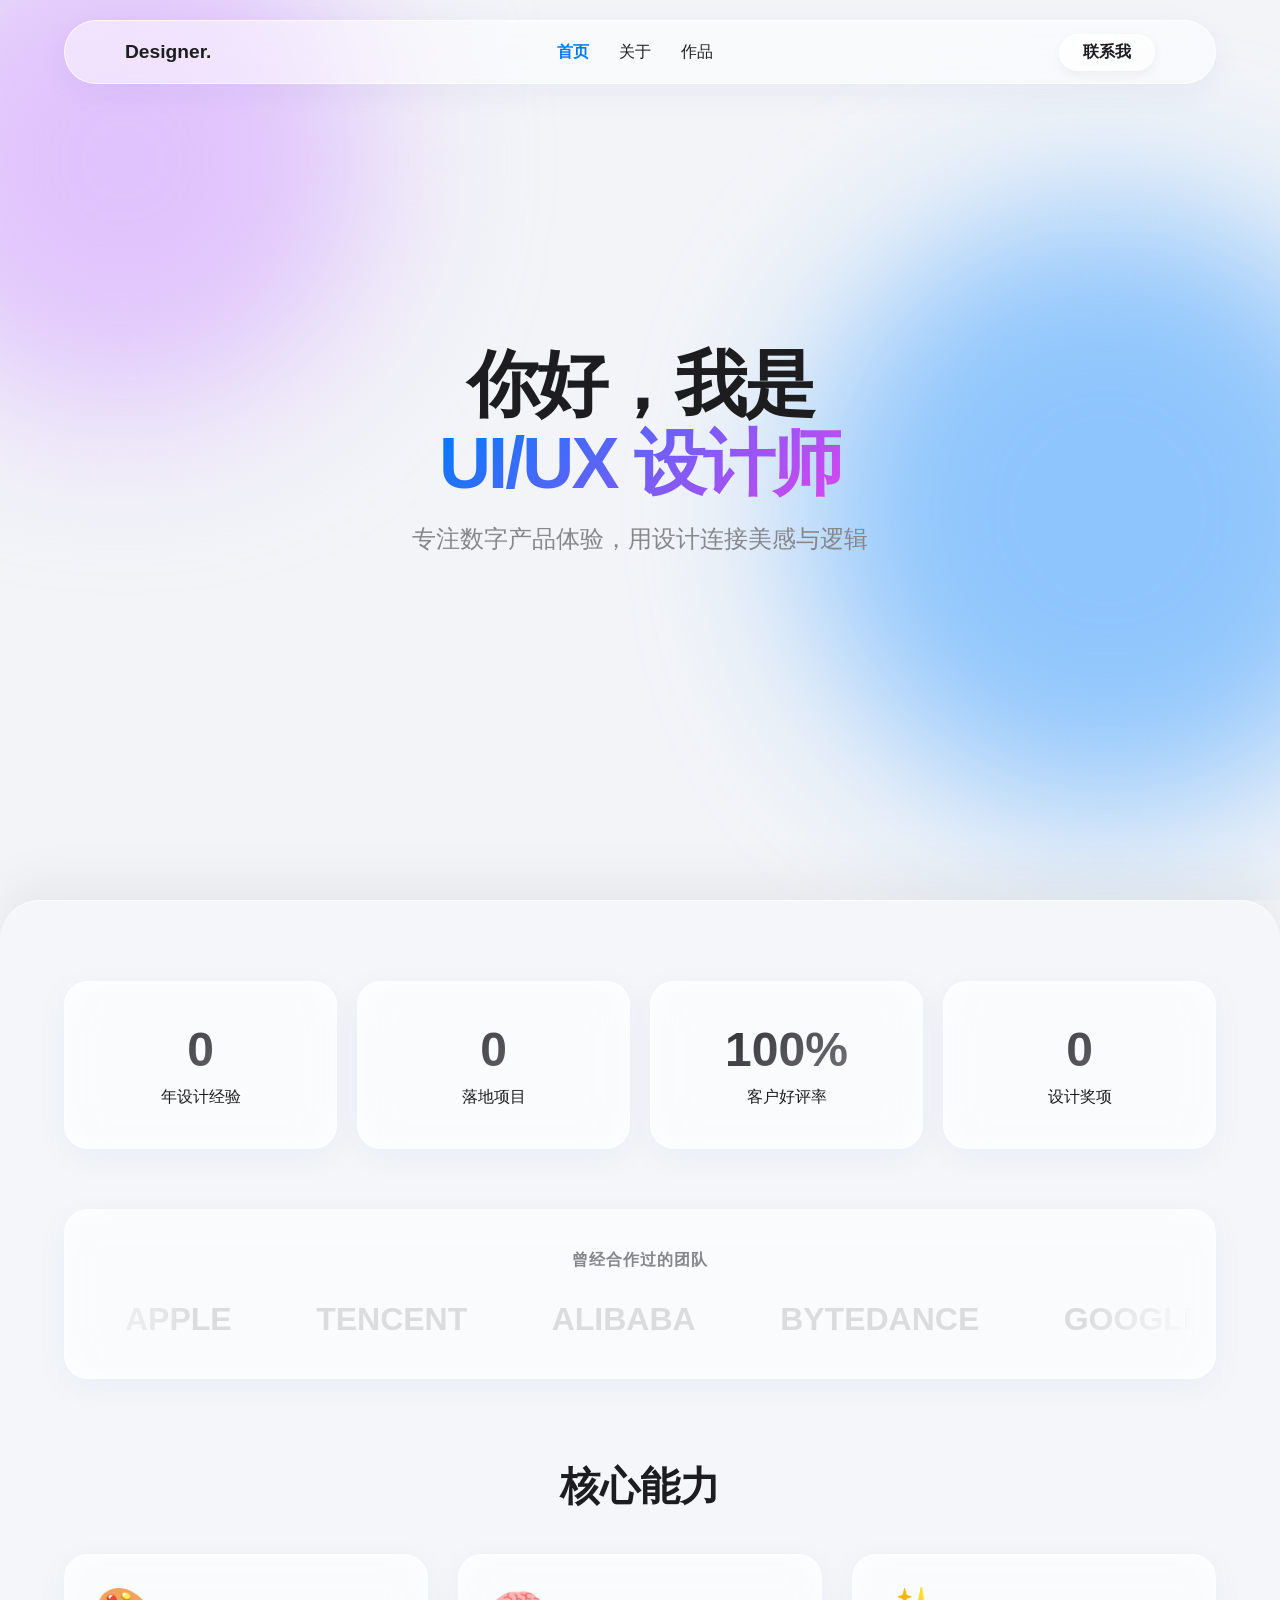
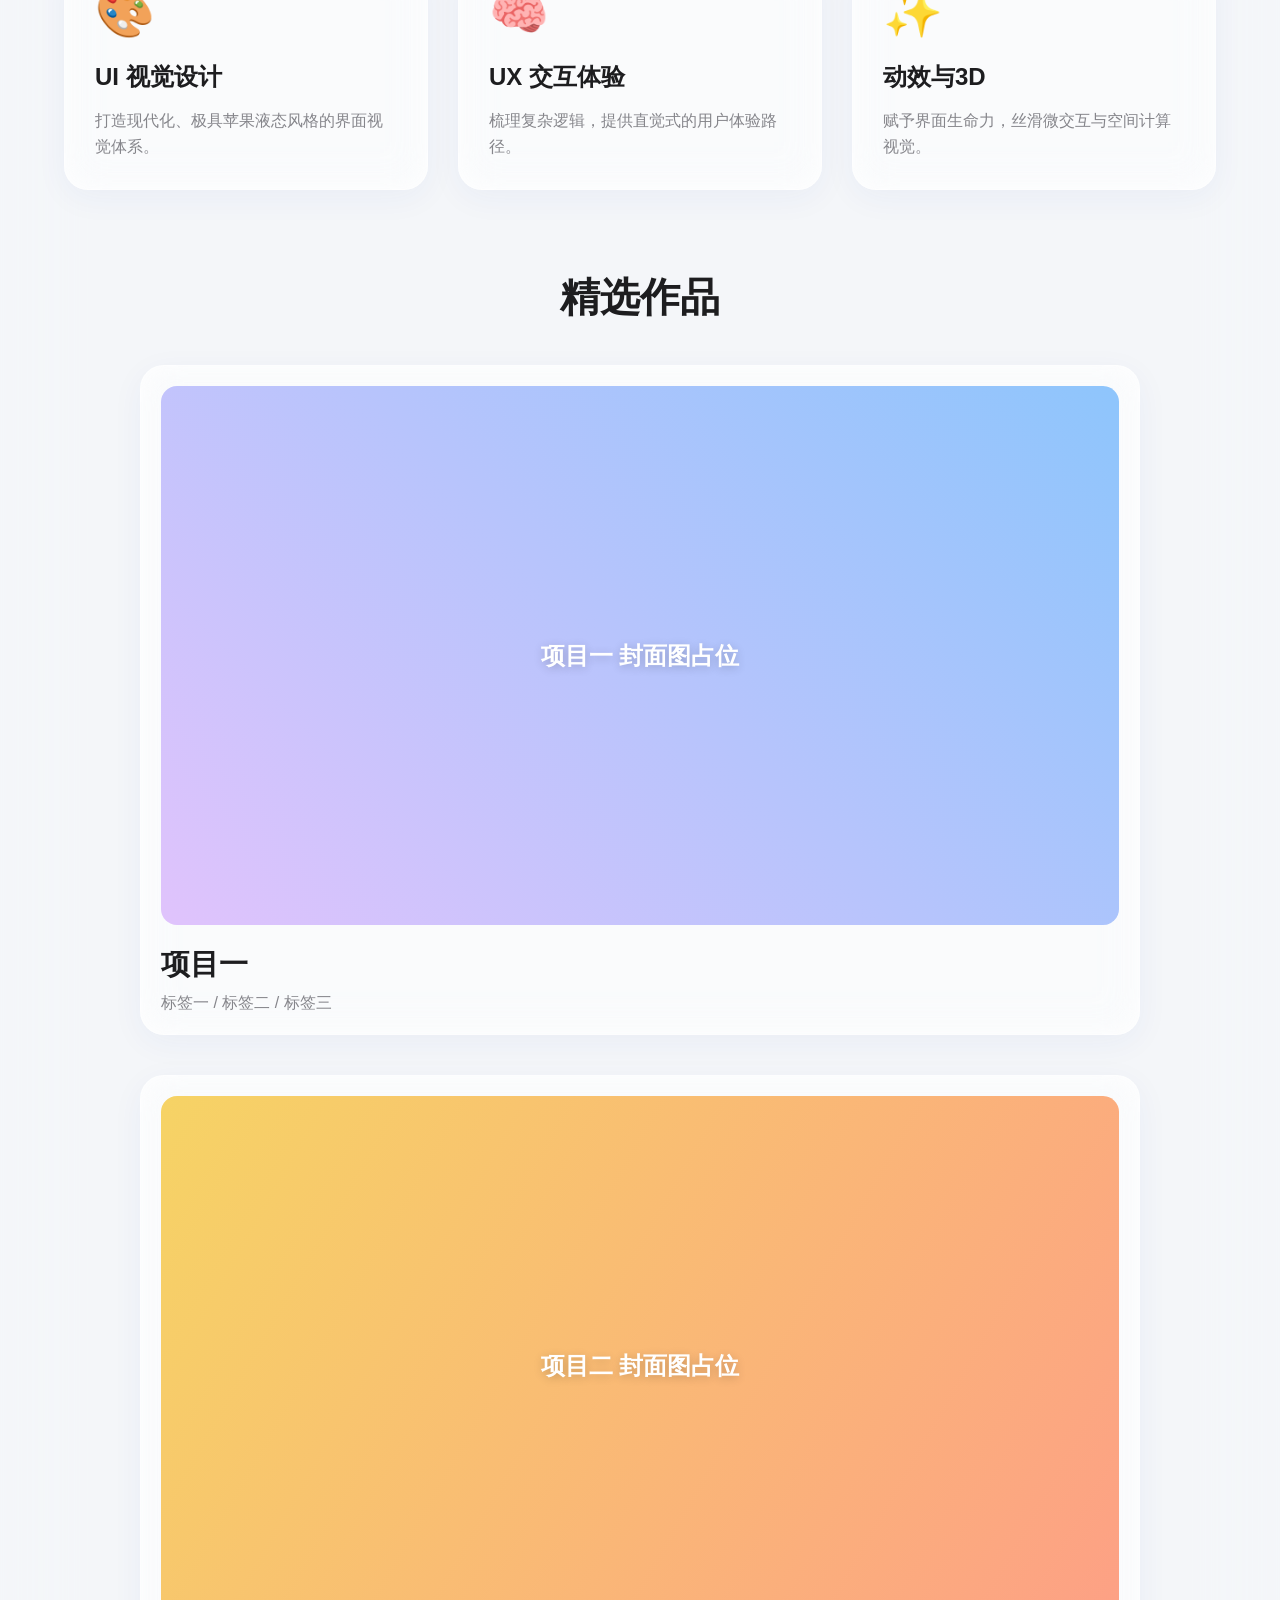
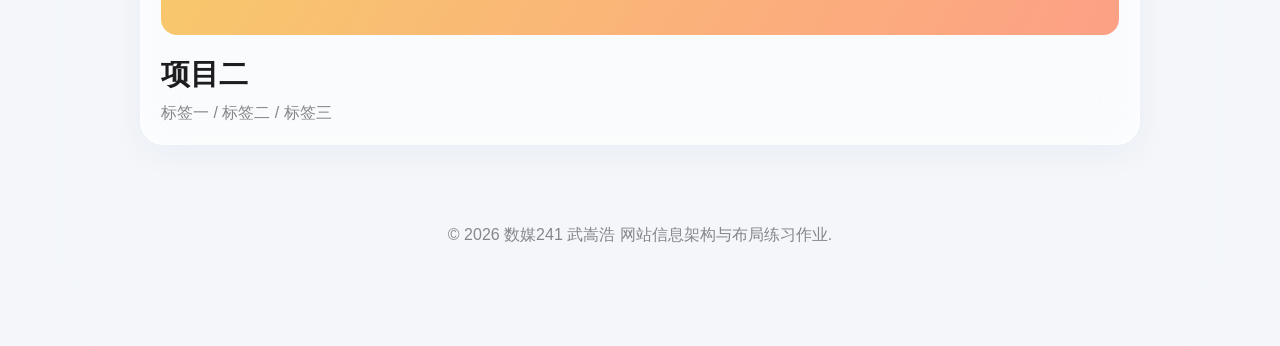
==== index.html @ 0c251523 "Add files via upload" ====
﻿<!DOCTYPE html>
<html lang="zh-CN">
<head>
    <meta charset="UTF-8">
    <meta name="viewport" content="width=device-width, initial-scale=1.0">
    <title>首页 - 个人介绍</title>
    <link rel="stylesheet" href="style.css">
</head>
<body>

    <!-- 动态背景渐变色块（用于衬托玻璃质感） -->
    <div class="bg-blobs">
        <div class="blob blob-1"></div>
        <div class="blob blob-2"></div>
    </div>

    <!-- 顶部导航栏 -->
    <nav class="glass-nav" id="mainNav">
        <!-- 正常展开时的内容 -->
        <div class="nav-content">
            <div class="logo">Designer.</div>
            <ul class="nav-links">
                <li><a href="index.html" class="active">首页</a></li>
                <li><a href="about.html">关于</a></li>
                <li><a href="portfolio.html">作品</a></li>
            </ul>
            <a href="contact.html" class="btn-contact">联系我</a>
        </div>
        <!-- 缩小后的回到顶部箭头 (默认隐藏) -->
        <div class="nav-arrow">
            <svg width="24" height="24" viewBox="0 0 24 24" fill="none" stroke="currentColor" stroke-width="2.5" stroke-linecap="round" stroke-linejoin="round">
                <path d="M12 19V5M5 12l7-7 7 7" />
            </svg>
        </div>
    </nav>

    <!-- 首屏区域（固定在底部，等待被上方内容遮盖） -->
    <section class="hero-sticky">
        <div class="hero-content">
            <h1>你好，我是<br><span class="gradient-text">UI/UX 设计师</span></h1>
            <p>专注数字产品体验，用设计连接美感与逻辑</p>
            <div class="scroll-indicator">
                <span>滑动探索</span>
                <div class="mouse"></div>
            </div>
        </div>
    </section>

    <!-- 下方滑动内容区（带有强毛玻璃效果，像幕布一样滑上去覆盖首屏） -->
    <main class="content-reveal">

        <!-- 1. 关键数据 (便当盒布局) - 移到了上方 -->
        <section class="bento-metrics">
            <div class="glass-card bento-item">
                <h3>0</h3>
                <p>年设计经验</p>
            </div>
            <div class="glass-card bento-item">
                <h3>0</h3>
                <p>落地项目</p>
            </div>
            <div class="glass-card bento-item">
                <h3>100%</h3>
                <p>客户好评率</p>
            </div>
            <div class="glass-card bento-item">
                <h3>0</h3>
                <p>设计奖项</p>
            </div>
        </section>

        <!-- 2. 合作方Logo无缝滚动 - 移到了下方，并加了玻璃框 -->
        <section class="logos-section">
            <div class="glass-card logos-box">
                <p class="section-subtitle">曾经合作过的团队</p>
                <div class="marquee-container">
                    <div class="marquee-content">
                        <!-- 占位Logo，使用纯文字模拟 -->
                        <div class="logo-item">Apple</div>
                        <div class="logo-item">Tencent</div>
                        <div class="logo-item">Alibaba</div>
                        <div class="logo-item">ByteDance</div>
                        <div class="logo-item">Google</div>
                        <!-- 复制一份用于无缝循环 -->
                        <div class="logo-item">Apple</div>
                        <div class="logo-item">Tencent</div>
                        <div class="logo-item">Alibaba</div>
                        <div class="logo-item">ByteDance</div>
                        <div class="logo-item">Google</div>
                    </div>
                </div>
            </div>
        </section>

        <!-- 核心能力 (保持不变) -->
        <section class="capabilities">
            <h2 class="section-title">核心能力</h2>
            <div class="cards-grid">
                <div class="glass-card">
                    <div class="icon-placeholder">🎨</div>
                    <h3>UI 视觉设计</h3>
                    <p>打造现代化、极具苹果液态风格的界面视觉体系。</p>
                </div>
                <div class="glass-card">
                    <div class="icon-placeholder">🧠</div>
                    <h3>UX 交互体验</h3>
                    <p>梳理复杂逻辑，提供直觉式的用户体验路径。</p>
                </div>
                <div class="glass-card">
                    <div class="icon-placeholder">✨</div>
                    <h3>动效与3D</h3>
                    <p>赋予界面生命力，丝滑微交互与空间计算视觉。</p>
                </div>
            </div>
        </section>

        <!-- 精选作品 (保持不变) -->
        <section class="featured-works">
            <h2 class="section-title">精选作品</h2>
            <div class="works-grid">
                <!-- 作品1 -->
                <div class="glass-card work-card">
                    <div class="work-image" style="background: linear-gradient(45deg, #e0c3fc 0%, #8ec5fc 100%);">
                        <span class="img-placeholder-text">项目一 封面图占位</span>
                    </div>
                    <div class="work-info">
                        <h3>项目一</h3>
                        <p>标签一 / 标签二 / 标签三</p>
                    </div>
                </div>
                <!-- 作品2 -->
                <div class="glass-card work-card">
                    <div class="work-image" style="background: linear-gradient(120deg, #f6d365 0%, #fda085 100%);">
                        <span class="img-placeholder-text">项目二 封面图占位</span>
                    </div>
                    <div class="work-info">
                        <h3>项目二</h3>
                        <p>标签一 / 标签二 / 标签三</p>
                    </div>
                </div>
            </div>
        </section>

        <!-- 底部 -->
        <footer>
            <p>© 2026 数媒241 武嵩浩 网站信息架构与布局练习作业.</p>
        </footer>
    </main>

    <!-- 引入外部全局交互脚本 -->
    <script src="main.js"></script>
</body>
</html>
---- style.css ----
/* =========================================
   �������������� (ǳɫҺ̬��������)
   ========================================= */
:root {
    --bg-color: #f2f4f8;
    --text-main: #1d1d1f; /* ����ƻ�������ɫ */
    --text-muted: #86868b;
    --glass-bg: rgba(255, 255, 255, 0.45);
    --glass-border: rgba(255, 255, 255, 0.7);
    --glass-shadow: 0 8px 32px 0 rgba(31, 38, 135, 0.05);
    --glass-inner-shadow: inset 0 0 20px rgba(255, 255, 255, 0.8);
}

* {
    margin: 0;
    padding: 0;
    box-sizing: border-box;
    font-family: -apple-system, BlinkMacSystemFont, "Segoe UI", Roboto, Helvetica, Arial, sans-serif;
}

body {
    background-color: var(--bg-color);
    color: var(--text-main);
    overflow-x: hidden;
}

/* =========================================
   �����ⱳ�� (�ò����ʸи����ԵĲ�ɫ������)
   ========================================= */
.bg-blobs {
    position: fixed;
    top: 0;
    left: 0;
    width: 100vw;
    height: 100vh;
    z-index: -1;
    overflow: hidden;
    pointer-events: none;
}

.blob {
    position: absolute;
    filter: blur(80px);
    border-radius: 50%;
    animation: float 15s ease-in-out infinite alternate;
}

.blob-1 {
    width: 500px;
    height: 500px;
    background: #e0c3fc; /* ǳ�� */
    top: -10%;
    left: -10%;
}

.blob-2 {
    width: 600px;
    height: 600px;
    background: #8ec5fc; /* ǳ�� */
    bottom: 10%;
    right: -10%;
    animation-delay: -5s;
}

@keyframes float {
    0% {
        transform: translate(0, 0) scale(1);
    }

    100% {
        transform: translate(100px, 50px) scale(1.2);
    }
}

/* =========================================
   Һ̬����ͨ����
   ========================================= */
.glass-card {
    background: var(--glass-bg);
    backdrop-filter: blur(20px);
    -webkit-backdrop-filter: blur(20px);
    border: 1px solid var(--glass-border);
    box-shadow: var(--glass-shadow), var(--glass-inner-shadow);
    border-radius: 24px;
    padding: 30px;
    transition: transform 0.4s cubic-bezier(0.16, 1, 0.3, 1), box-shadow 0.4s ease;
}

    .glass-card:hover {
        transform: translateY(-5px);
        box-shadow: 0 15px 40px rgba(0, 0, 0, 0.08), var(--glass-inner-shadow);
    }

/* =========================================
   ������
   ========================================= */
.glass-nav {
    position: fixed;
    top: 20px;
    left: 50%;
    transform: translateX(-50%);
    width: 90%;
    max-width: 1200px;
    height: 64px;
    display: flex;
    justify-content: space-between;
    align-items: center;
    padding: 0 30px;
    background: rgba(255, 255, 255, 0.5);
    backdrop-filter: blur(24px);
    -webkit-backdrop-filter: blur(24px);
    border: 1px solid var(--glass-border);
    border-radius: 32px; /* ������״ */
    box-shadow: var(--glass-shadow);
    z-index: 100;
}

.logo {
    font-weight: 700;
    font-size: 1.2rem;
}

.nav-links {
    display: flex;
    gap: 30px;
    list-style: none;
}

    .nav-links a {
        text-decoration: none;
        color: var(--text-main);
        font-weight: 500;
        transition: color 0.3s;
    }

        .nav-links a:hover {
            color: #007aff;
        }

.btn-contact {
    background: linear-gradient(135deg, rgba(255,255,255,0.9), rgba(255,255,255,0.6));
    padding: 8px 24px;
    border-radius: 20px;
    text-decoration: none;
    color: var(--text-main);
    font-weight: 600;
    box-shadow: inset 0 2px 4px rgba(255,255,255,1), 0 4px 12px rgba(0,0,0,0.05);
}

/* =========================================
   ������Ч�������̶� & Ļ�������ڸ�
   ========================================= */
.hero-sticky {
    position: sticky;
    top: 0;
    height: 100vh;
    display: flex;
    justify-content: center;
    align-items: center;
    text-align: center;
    z-index: 1; /* ���ڵײ� */
}

.hero-content h1 {
    font-size: 4.5rem;
    line-height: 1.1;
    letter-spacing: -0.04em;
    margin-bottom: 20px;
}

.gradient-text {
    background: linear-gradient(90deg, #ff9a9e 0%, #fecfef 99%, #fecfef 100%);
    background: linear-gradient(135deg, #007aff, #d946ef);
    -webkit-background-clip: text;
    -webkit-text-fill-color: transparent;
}

.hero-content p {
    font-size: 1.5rem;
    color: var(--text-muted);
}

.scroll-indicator {
    position: absolute;
    bottom: 40px;
    left: 50%;
    transform: translateX(-50%);
    display: flex;
    flex-direction: column;
    align-items: center;
    gap: 10px;
    color: var(--text-muted);
    font-size: 0.9rem;
}

/* ����ǻ�������������Ļ�� */
.content-reveal {
    position: relative;
    z-index: 2; /* ��ס���� */
    background: rgba(245, 247, 250, 0.75); /* ��͸����ɫ */
    backdrop-filter: blur(40px); /* ��ǿ��ë������ģ�������µ����� */
    -webkit-backdrop-filter: blur(40px);
    border-top: 1px solid var(--glass-border);
    box-shadow: 0 -20px 50px rgba(0, 0, 0, 0.05);
    border-radius: 40px 40px 0 0; /* ����Բ�� */
    padding: 80px 5% 100px;
    min-height: 100vh;
}

/* =========================================
   �������Ű�
   ========================================= */
.section-title {
    text-align: center;
    font-size: 2.5rem;
    margin: 60px 0 40px;
    font-weight: 700;
}

.section-subtitle {
    text-align: center;
    color: var(--text-muted);
    margin-bottom: 30px;
    font-weight: 600;
    letter-spacing: 1px;
}

/* �㵱������ (�������Ϸ�) */
.bento-metrics {
    display: grid;
    grid-template-columns: repeat(4, 1fr);
    gap: 20px;
    max-width: 1200px;
    margin: 0 auto 60px; /* �ײ�������Сһ�� */
}

.bento-item {
    text-align: center;
    padding: 40px 20px;
}

    .bento-item h3 {
        font-size: 3rem;
        margin-bottom: 10px;
        background: linear-gradient(135deg, #1d1d1f, #86868b);
        -webkit-background-clip: text;
        -webkit-text-fill-color: transparent;
    }

/* �������޷�����Ӳ����� (�������·�) */
.logos-section {
    max-width: 1200px;
    margin: 0 auto 80px;
}

.logos-box {
    padding: 40px 20px; /* �������������ڱ߾� */
    /* ȡ��hover�ϸ�Ч����������Ϊһ���̶���չʾ�� */
    transform: none !important;
    box-shadow: var(--glass-shadow), var(--glass-inner-shadow) !important;
}

.marquee-container {
    overflow: hidden;
    white-space: nowrap;
    /* ��Ե�������� */
    -webkit-mask-image: linear-gradient(to right, transparent, black 10%, black 90%, transparent);
    mask-image: linear-gradient(to right, transparent, black 10%, black 90%, transparent);
}

.marquee-content {
    display: inline-block;
    animation: marquee 15s linear infinite;
}

.logo-item {
    display: inline-block;
    font-size: 2rem;
    font-weight: 800;
    color: rgba(0,0,0,0.12); /* ǳɫˮӡЧ�� */
    margin: 0 40px;
    text-transform: uppercase;
}

@keyframes marquee {
    0% {
        transform: translateX(0);
    }

    100% {
        transform: translateX(-50%);
    }
}
/* ����������Ƭ */
.cards-grid {
    display: grid;
    grid-template-columns: repeat(3, 1fr);
    gap: 30px;
    max-width: 1200px;
    margin: 0 auto 80px;
}

.icon-placeholder {
    font-size: 3rem;
    margin-bottom: 20px;
}

.cards-grid h3 {
    margin-bottom: 15px;
    font-size: 1.5rem;
}

.cards-grid p {
    color: var(--text-muted);
    line-height: 1.6;
}

/* =========================================
   ��Ʒռλ (����Ӧ 16:9)
   ========================================= */
.works-grid {
    display: grid;
    grid-template-columns: 1fr; /* ÿ����Ʒ��ռһ�� */
    gap: 40px;
    max-width: 1000px; /* ���������ȣ�������������ù��� */
    width: 100%; /* ȷ����խ��Ļ�����ֻ���������Ӧ���� */
    margin: 0 auto;
}

.work-card {
    padding: 20px;
    cursor: pointer;
}

.work-image {
    width: 100%;
    height: auto; /* ȥ��֮ǰ�Ĺ̶��߶� */
    aspect-ratio: 16 / 9; /* ����ħ����ǿ�Ʊ��� 16:9 ������ */
    border-radius: 16px;
    display: flex;
    align-items: center;
    justify-content: center;
    margin-bottom: 20px;
    overflow: hidden; /* ��֤Һ̬����Բ�Ǳ�Ե�ɾ� */
    position: relative; /* Ϊ֮�����ʵͼƬ��׼�� */
}

    /* ��ǰΪ��д��δ���滻��ʵͼƬ����ʽ */
    .work-image img {
        width: 100%;
        height: 100%;
        object-fit: cover; /* ��֤ͼƬ�ȱ�������������������������� */
        position: absolute;
        top: 0;
        left: 0;
        z-index: 1; /* ͼ��˳����� */
    }

/* ռλ������ʽ���������ϲ� */
.img-placeholder-text {
    color: white;
    font-size: 1.5rem;
    font-weight: bold;
    text-shadow: 0 2px 10px rgba(0,0,0,0.2);
    z-index: 2;
}

.work-info h3 {
    font-size: 1.8rem;
    margin-bottom: 8px;
}

.work-info p {
    color: var(--text-muted);
}

/* �ײ� */
footer {
    text-align: center;
    padding-top: 80px;
    color: var(--text-muted);
}
/* =========================================
   ������ҳ�� (About Page) ר����ʽ
   ========================================= */

/* ������ҳ�涥�������������Ŀռ� */
.about-page {
    padding-top: 120px;
    padding-bottom: 50px;
    max-width: 1200px;
    margin: 0 auto;
    padding-left: 5%;
    padding-right: 5%;
}

.about-header {
    margin-bottom: 60px;
}

/* --- ģ�� 1: ���˼���Ű� --- */
.profile-layout {
    display: grid;
    grid-template-columns: 1fr 1.5fr; /* ��ͼ���ı��� */
    gap: 60px;
    align-items: center;
    margin-bottom: 100px;
}

.profile-image {
    width: 100%;
    aspect-ratio: 4 / 5; /* ������Ƭ������� */
    display: flex;
    align-items: center;
    justify-content: center;
    text-align: center;
    background: linear-gradient(135deg, rgba(255,255,255,0.6), rgba(255,255,255,0.1));
    overflow: hidden;
}

.profile-text h2 {
    font-size: 2.5rem;
    margin-bottom: 20px;
    background: linear-gradient(135deg, #1d1d1f, #555);
    -webkit-background-clip: text;
    -webkit-text-fill-color: transparent;
}

.profile-text p {
    font-size: 1.1rem;
    line-height: 1.8;
    color: var(--text-muted);
    margin-bottom: 20px;
}

/* ���ذ�ť�ر���ʽ */
.btn-download {
    display: inline-block;
    margin-top: 20px;
    padding: 15px 30px;
    text-decoration: none;
    color: var(--text-main);
    font-weight: 600;
    border-radius: 30px;
}

    .btn-download:hover {
        background: rgba(255, 255, 255, 0.8);
    }

/* --- ģ�� 2: ���߻��� --- */
.about-tools {
    text-align: center;
    margin-bottom: 100px;
}

.tools-container {
    display: flex;
    flex-wrap: wrap;
    justify-content: center;
    gap: 20px;
    max-width: 800px;
    margin: 0 auto;
}

.tool-pill {
    padding: 12px 24px;
    border-radius: 50px; /* ����״���� */
    font-weight: 600;
    font-size: 1.1rem;
    cursor: default;
    /* �û�����΢�ȱ�����һ�� */
    background: rgba(255, 255, 255, 0.6);
}

/* --- ģ�� 3: ʱ���� (��������) --- */
.about-experience {
    margin-bottom: 100px;
}

.timeline {
    position: relative;
    max-width: 800px;
    margin: 0 auto;
}

    /* �ᴩʱ����Ĳ����� */
    .timeline::before {
        content: '';
        position: absolute;
        top: 0;
        left: 24px; /* �ߵ�λ�� */
        width: 2px;
        height: 100%;
        background: linear-gradient(to bottom, rgba(255,255,255,0.8), rgba(255,255,255,0.1));
        box-shadow: 0 0 10px rgba(255,255,255,0.5);
    }

.timeline-item {
    position: relative;
    padding-left: 80px; /* ���ߺͽڵ������ռ� */
    margin-bottom: 40px;
}

/* ����Ĳ����ڵ� */
.timeline-node {
    position: absolute;
    top: 20px;
    left: 15px; /* ���������� */
    width: 20px;
    height: 20px;
    border-radius: 50%;
    background: white;
    box-shadow: 0 0 15px rgba(255, 255, 255, 0.8), inset 0 0 5px rgba(0, 0, 0, 0.2);
    border: 2px solid var(--text-muted);
    z-index: 2;
}

.timeline-content {
    padding: 30px;
}

.timeline-date {
    display: inline-block;
    padding: 5px 12px;
    background: rgba(0,0,0,0.05);
    border-radius: 20px;
    font-size: 0.9rem;
    color: var(--text-muted);
    margin-bottom: 15px;
    font-weight: 600;
}

.timeline-content h3 {
    font-size: 1.5rem;
    margin-bottom: 5px;
}

.timeline-content h4 {
    font-size: 1.1rem;
    color: #007aff;
    margin-bottom: 15px;
    font-weight: 500;
}

.timeline-content p {
    color: var(--text-muted);
    line-height: 1.6;
}

/* --- ģ�� 4: ������Ƭ (�㵱���ٲ���) --- */
.about-life {
    margin-bottom: 60px;
}

.life-gallery {
    display: grid;
    grid-template-columns: repeat(3, 1fr);
    grid-auto-rows: 250px; /* �����߶� */
    gap: 20px;
}

.life-item {
    display: flex;
    align-items: center;
    justify-content: center;
    border-radius: 24px;
    overflow: hidden;
    padding: 0;
}

    .life-item .img-placeholder-text {
        font-size: 1.2rem;
        text-align: center;
    }

    /* ���� Grid �����������µĻ���Ч�� */
    .life-item.tall {
        grid-row: span 2;
    }
    /* ռ���и߶� */
    .life-item.wide {
        grid-column: span 2;
    }
/* ռ���п��� */

/* =========================================
   ��Ӧʽ���� (�����ֻ���)
   ========================================= */
@media (max-width: 768px) {
    .profile-layout {
        grid-template-columns: 1fr;
    }

    .life-gallery {
        grid-template-columns: 1fr;
        grid-auto-rows: 200px;
    }

    .life-item.tall, .life-item.wide {
        grid-column: span 1;
        grid-row: span 1;
    }

    .timeline::before {
        left: 14px;
    }

    .timeline-node {
        left: 5px;
    }

    .timeline-item {
        padding-left: 50px;
    }
}

/* =========================================
   ������ (������ʽ & ���ζ�Ч�ϲ�)
   ========================================= */
.glass-nav {
    position: fixed;
    top: 20px;
    left: 50%;
    transform: translateX(-50%);
    width: 90%;
    max-width: 1200px;
    height: 64px; /* ���ģ����������߶� */
    border-radius: 32px; /* ���ģ�64��һ����32���Ᵽ֤�����۵��������������Զ��������Բ */
    background: rgba(255, 255, 255, 0.5);
    backdrop-filter: blur(24px);
    -webkit-backdrop-filter: blur(24px);
    border: 1px solid var(--glass-border);
    box-shadow: var(--glass-shadow);
    z-index: 100;
    overflow: hidden;
    /* ���Ķ�����ֻ�� width �����仯�������趨Ϊ����˿���Ļ���Ч�� */
    transition: width 0.6s cubic-bezier(0.25, 1, 0.5, 1), background 0.3s ease, transform 0.3s cubic-bezier(0.34, 1.56, 0.64, 1); /* ���� transform ��Ϊ�˼��� hover �Ŵ� */
}

/* �������ڲ��������� */
.nav-content {
    display: flex;
    justify-content: space-between;
    align-items: center;
    width: 100%;
    height: 100%;
    padding: 0 30px;
    transition: opacity 0.2s ease;
    /* ��ֹ�ڿ�����С�����У��ڲ����ֱ���ѹ���У����¸߶ȳ��� */
    white-space: nowrap;
}

    /* ǿ���ڲ���Ԫ�ز��ܱ�ѹ�� */
    .nav-content > * {
        flex-shrink: 0;
    }

.logo {
    font-weight: 700;
    font-size: 1.2rem;
}

.nav-links {
    display: flex;
    gap: 30px;
    list-style: none;
    margin: 0;
    padding: 0;
}

    .nav-links a {
        text-decoration: none;
        color: var(--text-main);
        font-weight: 500;
        transition: color 0.3s;
    }

        .nav-links a:hover {
            color: #007aff;
        }

        /* ��ǰ����ҳ��ĸ�����ʾ */
        .nav-links a.active {
            color: #007aff;
            font-weight: 700;
        }

.btn-contact {
    background: linear-gradient(135deg, rgba(255,255,255,0.9), rgba(255,255,255,0.6));
    padding: 8px 24px;
    border-radius: 20px;
    text-decoration: none;
    color: var(--text-main);
    font-weight: 600;
    box-shadow: inset 0 2px 4px rgba(255,255,255,1), 0 4px 12px rgba(0,0,0,0.05);
}

/* �������м�Ļص�������ͷ */
.nav-arrow {
    position: absolute;
    top: 50%;
    left: 50%;
    /* ��ʼ״̬�����·� */
    transform: translate(-50%, 20px);
    opacity: 0;
    transition: opacity 0.3s ease, transform 0.6s cubic-bezier(0.25, 1, 0.5, 1);
    color: var(--text-main);
    display: flex;
    align-items: center;
    justify-content: center;
}

/* === ����������С��ı�����̬ === */
.glass-nav.nav-scrolled {
    /* �ص㣺����������Ϊ 64px����߶�һ�£������ 32px ��Բ�ǣ�������Ȼ����һ��������Բ */
    width: 64px;
    background: rgba(255, 255, 255, 0.8); /* ��С����΢������ʵһ�� */
    cursor: pointer;
}

    /* ����ʱ���ڲ��˵����ٱ�͸������ */
    .glass-nav.nav-scrolled .nav-content {
        opacity: 0;
        pointer-events: none;
    }

    /* ����ʱ����ͷ���·������������� */
    .glass-nav.nav-scrolled .nav-arrow {
        opacity: 1;
        transform: translate(-50%, -50%);
    }

    /* ��ͣ��С���Բ��ʱ��΢���� */
    .glass-nav.nav-scrolled:hover {
        /* ע�⣺���뱣�� translateX(-50%)������Ŵ�ʱ��ƫ����Ļ������ */
        transform: translateX(-50%) scale(1.1);
        background: rgba(255, 255, 255, 0.95);
        box-shadow: 0 10px 25px rgba(0,0,0,0.1);
    }

/* =========================================
   ��Ч 2��Ԫ�����θ��� (Fade Up)
   ========================================= */
.fade-up-element {
    opacity: 0;
    transform: translateY(50px); /* ��ʼ��������һ�㣬Ч�������� */
    /* ʹ�÷����Ե������ߣ����� duration �ö��������� */
    transition: opacity 0.8s ease-out, transform 1s cubic-bezier(0.34, 1.2, 0.64, 1);
}

    .fade-up-element.in-view {
        opacity: 1;
        transform: translateY(0);
    }

/* =========================================
   ��Ʒҳ (Portfolio) ר����ʽ
   ========================================= */
.portfolio-page {
    padding-top: 120px;
    padding-bottom: 80px;
}

.portfolio-header {
    margin-bottom: 60px;
}

/* ���ѡ���� */
.category-selector {
    display: grid;
    grid-template-columns: repeat(3, 1fr);
    gap: 30px;
    max-width: 1000px;
    margin: 0 auto 80px;
    padding: 0 5%;
}

.category-card {
    text-align: center;
    cursor: pointer;
    transition: all 0.4s cubic-bezier(0.34, 1.2, 0.64, 1);
}

    .category-card:hover {
        transform: translateY(-10px) scale(1.02);
        border-color: rgba(255, 255, 255, 0.9);
    }

    .category-card .icon {
        font-size: 3rem;
        margin-bottom: 15px;
    }

/* =========================================
   ����ϵͳ (Modal) - ��ͼ����
   ========================================= */
/* �������� (��˹ģ��) */
.modal-overlay {
    position: fixed;
    top: 0;
    left: 0;
    width: 100vw;
    height: 100vh;
    background: rgba(0, 0, 0, 0.4);
    backdrop-filter: blur(20px); /* �����䰵��ǿ��ģ�� */
    -webkit-backdrop-filter: blur(20px);
    z-index: 1000;
    display: flex;
    justify-content: center;
    align-items: center;
    /* Ĭ�����صĶ���״̬ */
    opacity: 0;
    visibility: hidden;
    transition: opacity 0.4s ease, visibility 0.4s;
}

/* ������������ */
.modal-container {
    width: 90%;
    max-width: 1200px;
    height: 85vh; /* ռ����Ļ�߶ȵ� 85% */
    padding: 0; /* �Ƴ�Ĭ���ڱ߾࣬���������� */
    display: flex;
    flex-direction: row;
    position: relative;
    overflow: hidden; /* ��֤Բ��������� */
    /* ��������Ч������ʼ��С��ƫ�� */
    transform: scale(0.95) translateY(30px);
    transition: transform 0.5s cubic-bezier(0.34, 1.2, 0.64, 1);
}

/* ������������ʱ��״̬ (ͨ�� JS ��������) */
.modal-overlay.active {
    opacity: 1;
    visibility: visible;
}

    .modal-overlay.active .modal-container {
        transform: scale(1) translateY(0); /* �ظ�������С */
    }

/* ���ͼƬ�� (ռ 60%���ڲ��ɹ�����ͼ) */
.modal-left {
    flex: 6;
    overflow-y: auto; /* �����ڲ����� */
    display: flex;
    align-items: center;
    justify-content: center;
    color: white;
}
    /* ���ع��������������� */
    .modal-left::-webkit-scrollbar {
        width: 0;
    }

.modal-img-placeholder {
    font-size: 2rem;
    font-weight: bold;
    text-shadow: 0 2px 10px rgba(0,0,0,0.2);
}

/* �Ҳ������� (ռ 40%���̶�����) */
.modal-right {
    flex: 4;
    padding: 50px 40px;
    background: rgba(255,255,255,0.3);
    border-left: 1px solid var(--glass-border);
    overflow-y: auto;
}

    .modal-right h2 {
        font-size: 2rem;
        margin-bottom: 15px;
    }

.modal-tags span {
    display: inline-block;
    padding: 4px 12px;
    background: rgba(0,0,0,0.05);
    border-radius: 12px;
    font-size: 0.85rem;
    margin-right: 10px;
    margin-bottom: 30px;
}

.modal-desc h3 {
    font-size: 1.1rem;
    color: #1d1d1f;
    margin: 20px 0 8px;
}

.modal-desc p {
    color: var(--text-muted);
    line-height: 1.6;
}

/* �رհ�ť */
.modal-close {
    position: absolute;
    top: 20px;
    right: 20px;
    width: 40px;
    height: 40px;
    border-radius: 50%;
    border: none;
    background: rgba(0,0,0,0.1);
    color: var(--text-main);
    cursor: pointer;
    z-index: 10;
    transition: background 0.3s;
}

    .modal-close:hover {
        background: rgba(0,0,0,0.2);
    }

/* ��Ӧʽ���ֻ��˵����ĳ����½ṹ */
@media (max-width: 768px) {
    .category-selector {
        grid-template-columns: 1fr;
    }

    .modal-container {
        flex-direction: column;
        height: 90vh;
    }

    .modal-left {
        flex: 4;
    }

    .modal-right {
        flex: 6;
        padding: 30px 20px;
        border-left: none;
        border-top: 1px solid var(--glass-border);
    }
}
/* =========================================
   ��ҳ��ͼ�л���Ч (SPA Transitions)
   ========================================= */
.page-view {
    transition: opacity 0.4s ease, transform 0.5s cubic-bezier(0.34, 1.2, 0.64, 1);
    transform-origin: top center;
}

/* ����ʱ��״̬��͸������΢��С�³� */
.view-out {
    opacity: 0;
    transform: scale(0.95) translateY(20px);
    pointer-events: none;
}

/* ����ʱ�ĳ�ʼ״̬ */
.view-in-start {
    opacity: 0;
    transform: scale(1.05) translateY(-20px);
}

/* ���ذ�ť */
.btn-back {
    display: inline-block;
    padding: 10px 24px;
    background: rgba(255, 255, 255, 0.5);
    border: none;
    border-radius: 30px;
    font-size: 1rem;
    font-weight: 600;
    color: var(--text-main);
    cursor: pointer;
    transition: all 0.3s ease;
    margin-top: 20px;
}

    .btn-back:hover {
        background: rgba(255, 255, 255, 0.9);
        transform: translateX(-5px); /* ��ͣʱ��ͷ����ʾ���� */
    }
/* =========================================
   ��ϵ��ҳ�� (Contact) ר����ʽ
   ========================================= */
.contact-page {
    padding-top: 140px;
    padding-bottom: 80px;
    max-width: 1200px;
    margin: 0 auto;
    padding-left: 5%;
    padding-right: 5%;
}

.contact-header {
    text-align: center;
    margin-bottom: 60px;
}

.contact-layout {
    display: grid;
    grid-template-columns: 1fr 1.2fr; /* �Ҳ������΢��һ�� */
    gap: 40px;
    align-items: stretch;
}

/* --- ��ࣺ��Ϣ�� --- */
.contact-info {
    display: flex;
    flex-direction: column;
    justify-content: space-between;
}

    .contact-info h2 {
        font-size: 2.5rem;
        margin-bottom: 15px;
    }

.info-desc {
    color: var(--text-muted);
    line-height: 1.6;
    margin-bottom: 40px;
}

.contact-item {
    display: flex;
    align-items: center;
    gap: 15px;
    margin-bottom: 25px;
    position: relative;
    cursor: pointer;
}

    .contact-item .icon {
        font-size: 1.8rem;
    }

    .contact-item h4 {
        font-size: 1.1rem;
        color: #1d1d1f;
    }

    .contact-item p {
        color: var(--text-muted);
    }

/* ΢����ͣ������ά�붯Ч */
.qr-code-glass {
    position: absolute;
    left: 60px;
    bottom: 60px;
    width: 150px;
    height: 150px;
    background: rgba(255, 255, 255, 0.6);
    backdrop-filter: blur(20px);
    -webkit-backdrop-filter: blur(20px);
    border: 1px solid var(--glass-border);
    box-shadow: 0 10px 30px rgba(0,0,0,0.1);
    border-radius: 16px;
    display: flex;
    align-items: center;
    justify-content: center;
    text-align: center;
    /* ��ʼ���� */
    opacity: 0;
    transform: translateY(15px) scale(0.9);
    pointer-events: none;
    transition: all 0.4s cubic-bezier(0.34, 1.2, 0.64, 1);
}

.wechat-hover:hover .qr-code-glass {
    opacity: 1;
    transform: translateY(0) scale(1);
}

/* �罻ý�尴ť */
.social-links {
    display: flex;
    gap: 15px;
    margin-top: 40px;
}

.social-btn {
    width: 50px;
    height: 50px;
    border-radius: 50%;
    display: flex;
    align-items: center;
    justify-content: center;
    text-decoration: none;
    color: var(--text-main);
    font-weight: bold;
    background: rgba(255,255,255,0.4);
    border: 1px solid var(--glass-border);
    transition: all 0.3s cubic-bezier(0.34, 1.2, 0.64, 1);
}

    .social-btn:hover {
        background: rgba(255,255,255,0.8);
        transform: translateY(-5px);
        box-shadow: 0 8px 20px rgba(0,0,0,0.1);
        color: #007aff;
    }

/* --- �Ҳࣺ������ --- */
.contact-form form {
    display: flex;
    flex-direction: column;
    gap: 20px;
}

.form-group {
    display: flex;
    flex-direction: column;
    gap: 8px;
}

    .form-group label {
        font-size: 0.95rem;
        font-weight: 600;
        color: var(--text-main);
        margin-left: 5px;
    }

/* ����ϸ�ڣ��ڰ���������� (Inner Shadow) */
.glass-input {
    width: 100%;
    padding: 15px 20px;
    font-size: 1rem;
    color: var(--text-main);
    background: rgba(255, 255, 255, 0.2); /* �ȵװ��͸�� */
    border: 1px solid rgba(255, 255, 255, 0.3);
    border-radius: 16px;
    outline: none;
    /* ����Ӱ���찼�ݸ� */
    box-shadow: inset 0 3px 6px rgba(0,0,0,0.04), inset 0 -2px 4px rgba(255,255,255,0.5);
    transition: all 0.3s ease;
}
/* �ı���Ҫ���û�����ק�ƻ��Ű� */
textarea.glass-input {
    resize: vertical;
    min-height: 120px;
}

/* ����۽�ʱ���������Ч�� */
.glass-input:focus {
    background: rgba(255, 255, 255, 0.5);
    border-color: rgba(255, 255, 255, 0.9);
    box-shadow: inset 0 3px 6px rgba(0,0,0,0.02), 0 0 15px rgba(255, 255, 255, 0.8);
}

.glass-input::placeholder {
    color: rgba(0,0,0,0.3);
}

/* Һ̬�����ύ��ť */
.btn-submit {
    margin-top: 10px;
    padding: 16px;
    font-size: 1.1rem;
    font-weight: bold;
    color: white;
    background: linear-gradient(135deg, #007aff, #00c6ff);
    border: none;
    border-radius: 20px;
    cursor: pointer;
    box-shadow: 0 10px 20px rgba(0, 122, 255, 0.3), inset 0 2px 4px rgba(255,255,255,0.4);
    transition: all 0.3s cubic-bezier(0.34, 1.2, 0.64, 1);
}

    .btn-submit:hover {
        transform: translateY(-3px);
        box-shadow: 0 15px 25px rgba(0, 122, 255, 0.4), inset 0 2px 4px rgba(255,255,255,0.6);
    }

    .btn-submit:active {
        /* ��ѹʱ���Ի��� */
        transform: scale(0.96);
        box-shadow: 0 5px 10px rgba(0, 122, 255, 0.3);
    }

/* ��Ӧʽ���� */
@media (max-width: 768px) {
    .contact-layout {
        grid-template-columns: 1fr;
    }

    .qr-code-glass {
        left: 0;
        bottom: 80px;
    }
}
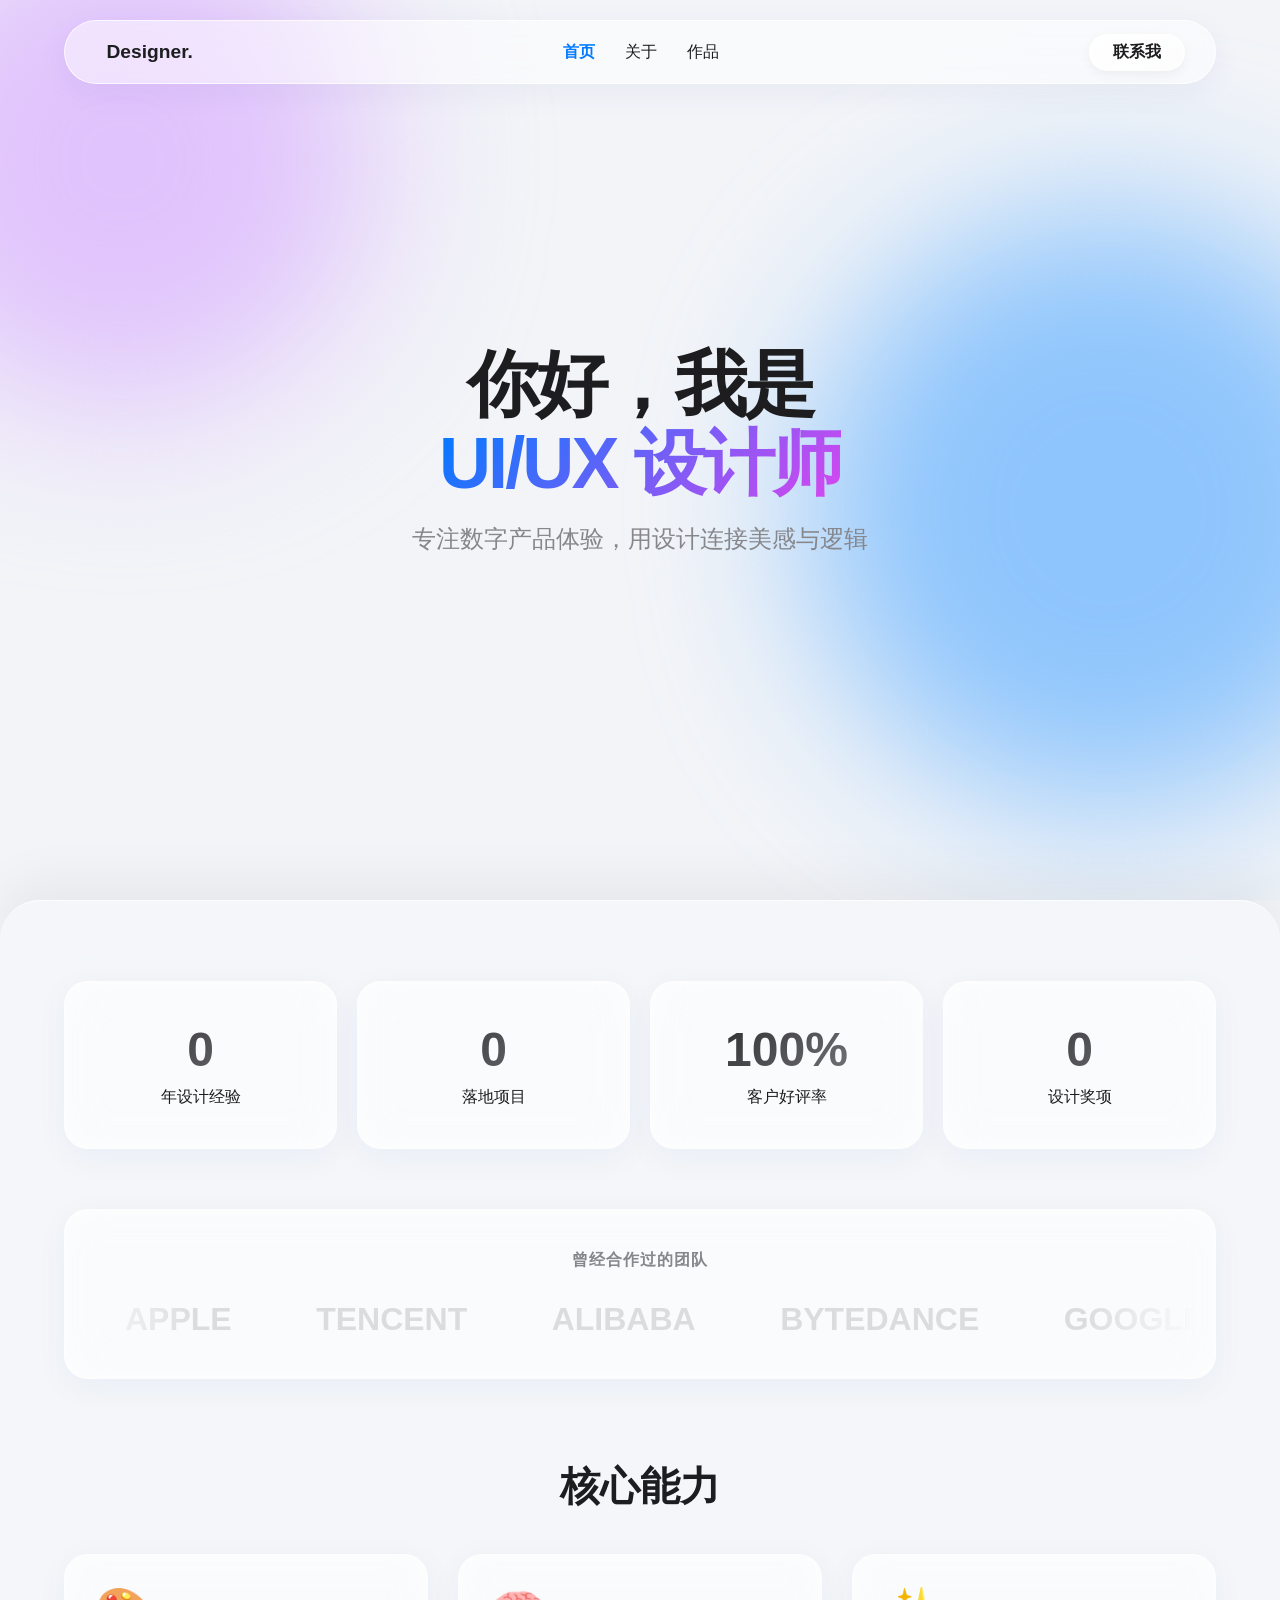
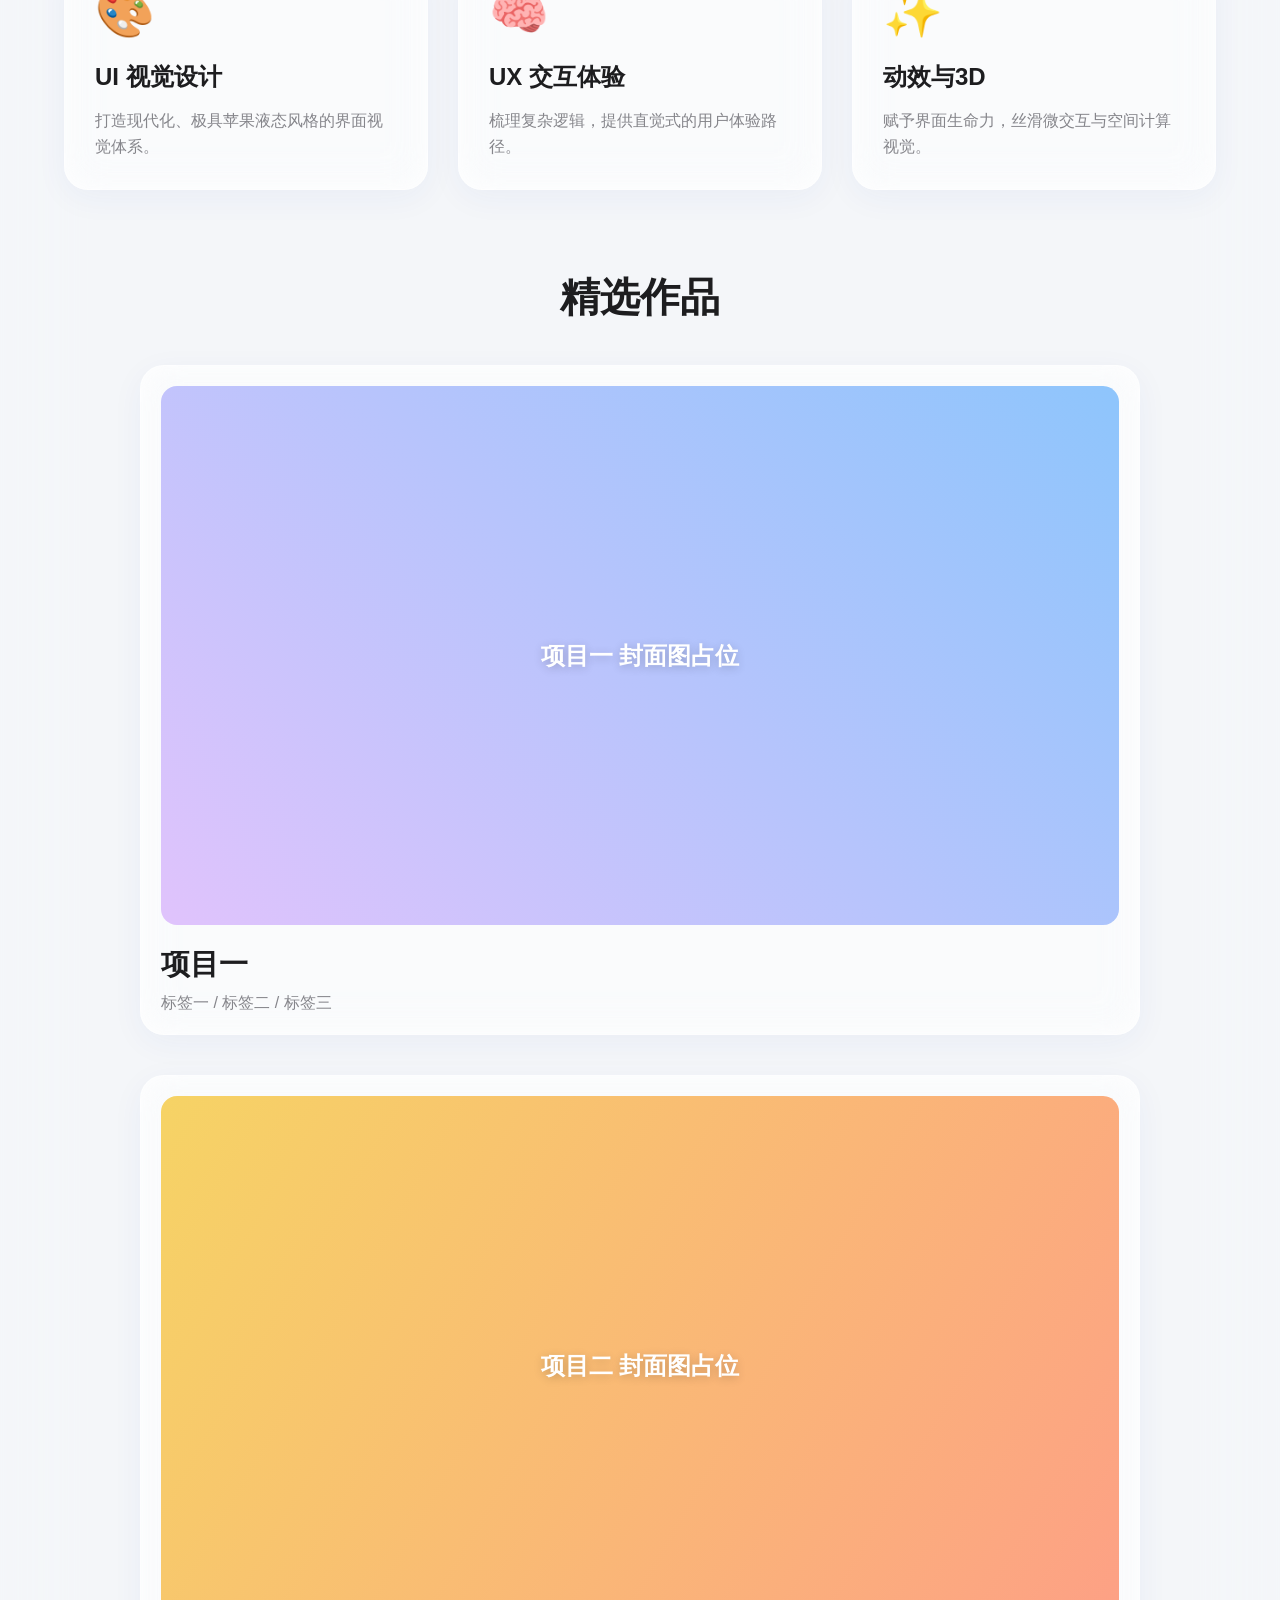
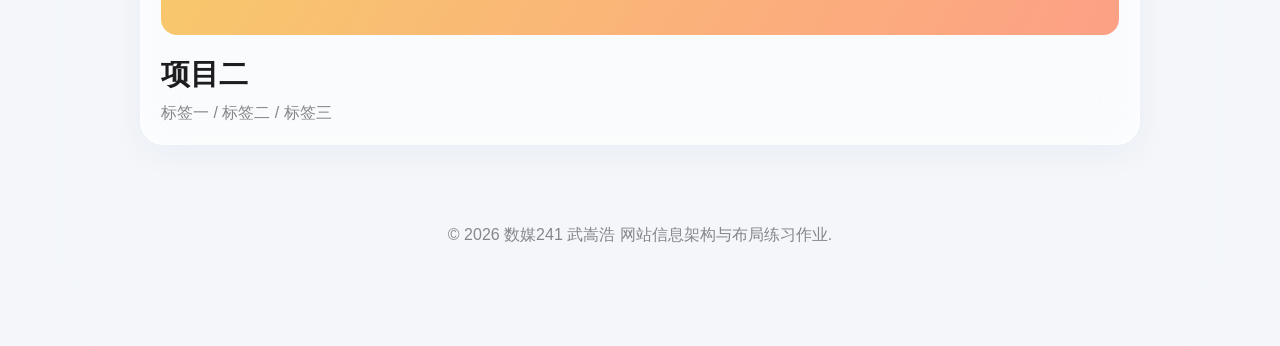
==== commit 4aa6d9e3: "Add files via upload" ====
--- a/index.html
+++ b/index.html
@@ -149,5 +149,6 @@
 
     <!-- 引入外部全局交互脚本 -->
     <script src="main.js"></script>
+
 </body>
 </html>
--- a/style.css
+++ b/style.css
@@ -9,6 +9,7 @@
     --glass-border: rgba(255, 255, 255, 0.7);
     --glass-shadow: 0 8px 32px 0 rgba(31, 38, 135, 0.05);
     --glass-inner-shadow: inset 0 0 20px rgba(255, 255, 255, 0.8);
+    color-scheme: light;
 }
 
 * {
@@ -22,6 +23,18 @@
     background-color: var(--bg-color);
     color: var(--text-main);
     overflow-x: hidden;
+}
+
+@keyframes pageFadeIn {
+    from {
+        opacity: 0;
+        transform: translateY(10px);
+    }
+
+    to {
+        opacity: 1;
+        transform: translateY(0);
+    }
 }
 
 /* =========================================
@@ -471,6 +484,15 @@
     cursor: default;
     /* �û�����΢�ȱ�����һ�� */
     background: rgba(255, 255, 255, 0.6);
+    transition: all 0.3s cubic-bezier(0.34, 1.56, 0.64, 1);
+    cursor: crosshair; /* ������Ȥ�����ָ�� */
+}
+
+.tool-pill:hover {
+    transform: translateY(-5px) scale(1.05);
+    background: rgba(255, 255, 255, 0.9);
+    box-shadow: 0 10px 25px rgba(0, 122, 255, 0.15); /* ���������� */
+    color: #007aff;
 }
 
 /* --- ģ�� 3: ʱ���� (��������) --- */
@@ -500,6 +522,19 @@
     position: relative;
     padding-left: 80px; /* ���ߺͽڵ������ռ� */
     margin-bottom: 40px;
+    transition: opacity 0.3s ease;
+}
+/* ��ͣʱ���ڵ�������� */
+.timeline-item:hover .timeline-node {
+    background: #007aff;
+    border-color: #007aff;
+    box-shadow: 0 0 20px rgba(0, 122, 255, 0.6);
+    transform: scale(1.2);
+    transition: all 0.3s ease;
+}
+
+.timeline-item:hover .glass-card {
+    transform: translateX(10px); /* ������Ƭ����΢΢�ƽ�һ�� */
 }
 
 /* ����Ĳ����ڵ� */
@@ -645,9 +680,11 @@
     align-items: center;
     width: 100%;
     height: 100%;
-    padding: 0 30px;
+    /* �����ұ߾�� 30px ��С��
+       ����� 24px �����ֺ����У�
+       �ұ��� 12px����Ϊ����ϵ�ҡ���ť������Բ�ǣ�����һ����������Բ���γ�ͬ��Բ��Ӧ */
+    padding: 0 0px 0 12px;
     transition: opacity 0.2s ease;
-    /* ��ֹ�ڿ�����С�����У��ڲ����ֱ���ѹ���У����¸߶ȳ��� */
     white-space: nowrap;
 }
 
@@ -689,7 +726,7 @@
 .btn-contact {
     background: linear-gradient(135deg, rgba(255,255,255,0.9), rgba(255,255,255,0.6));
     padding: 8px 24px;
-    border-radius: 20px;
+    border-radius: 100px; /* ��Ϊ 100px ��ɾ��Խ�����״ */
     text-decoration: none;
     color: var(--text-main);
     font-weight: 600;
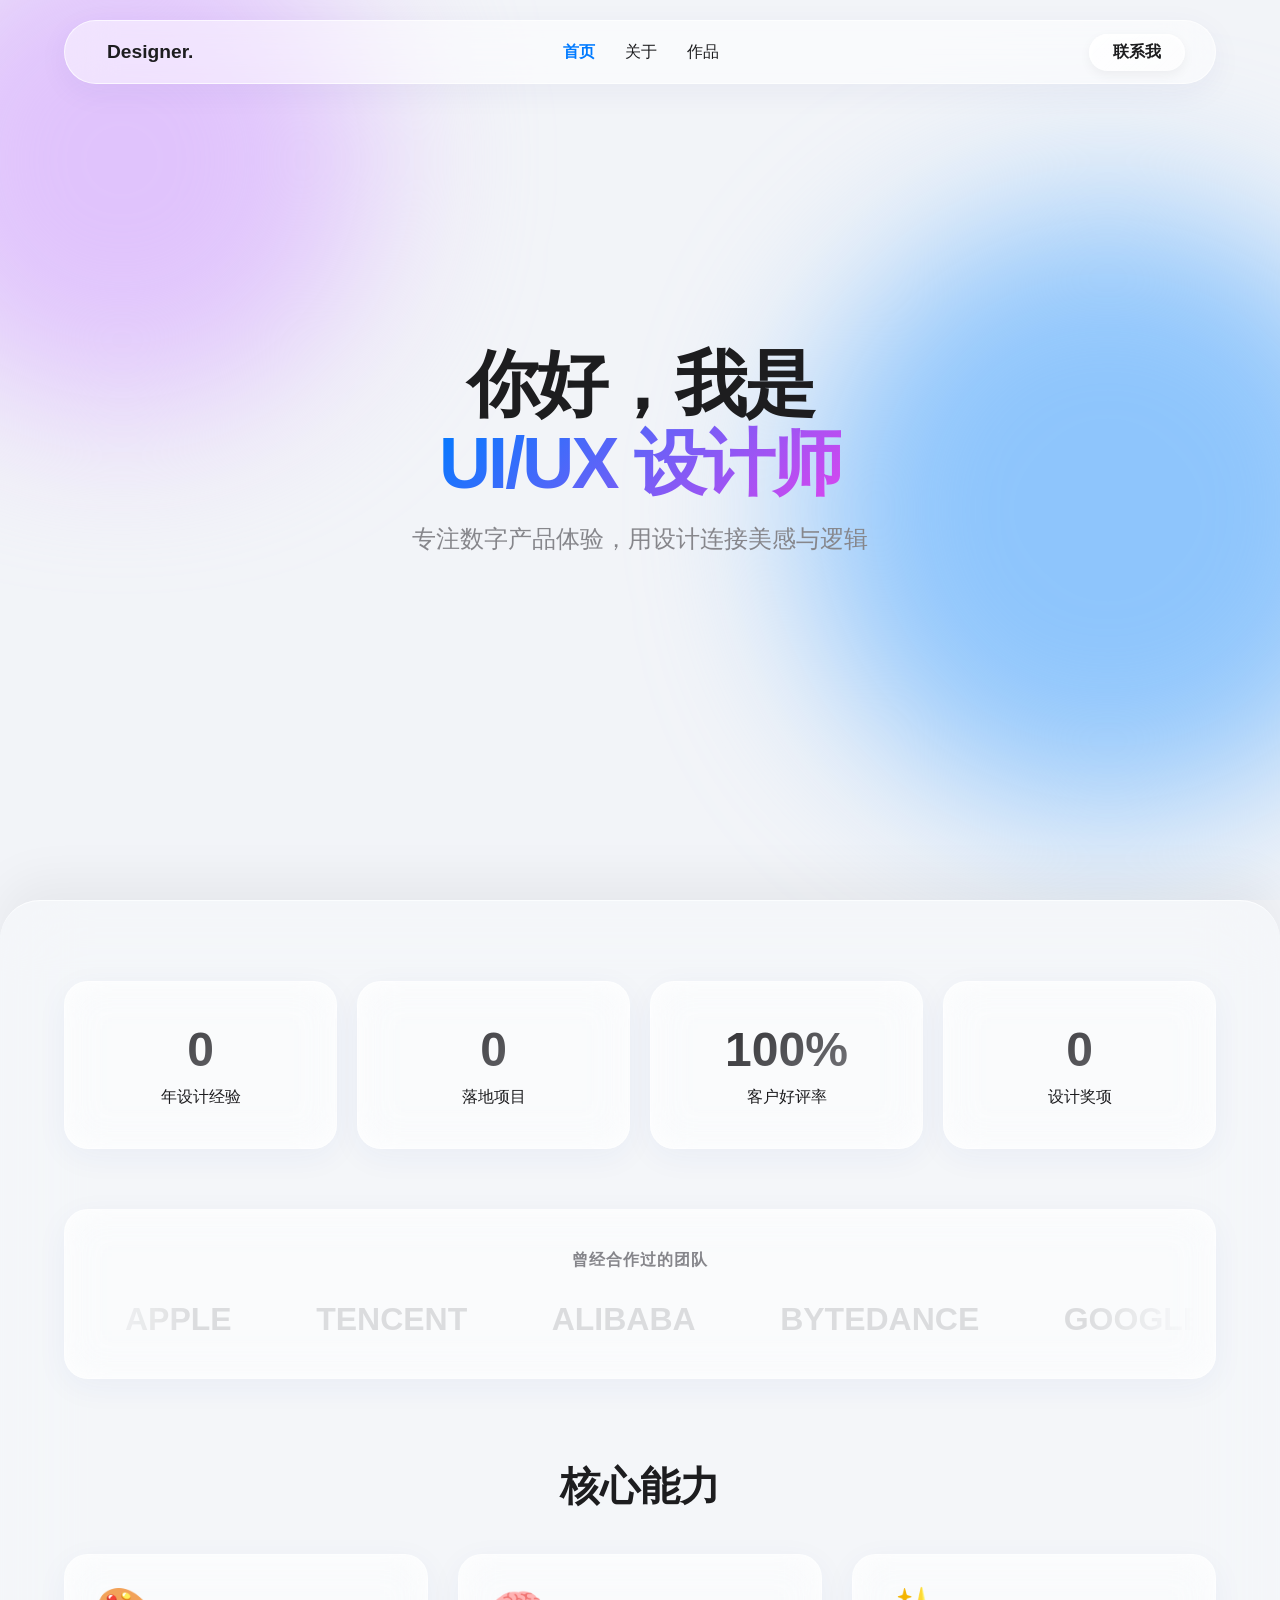
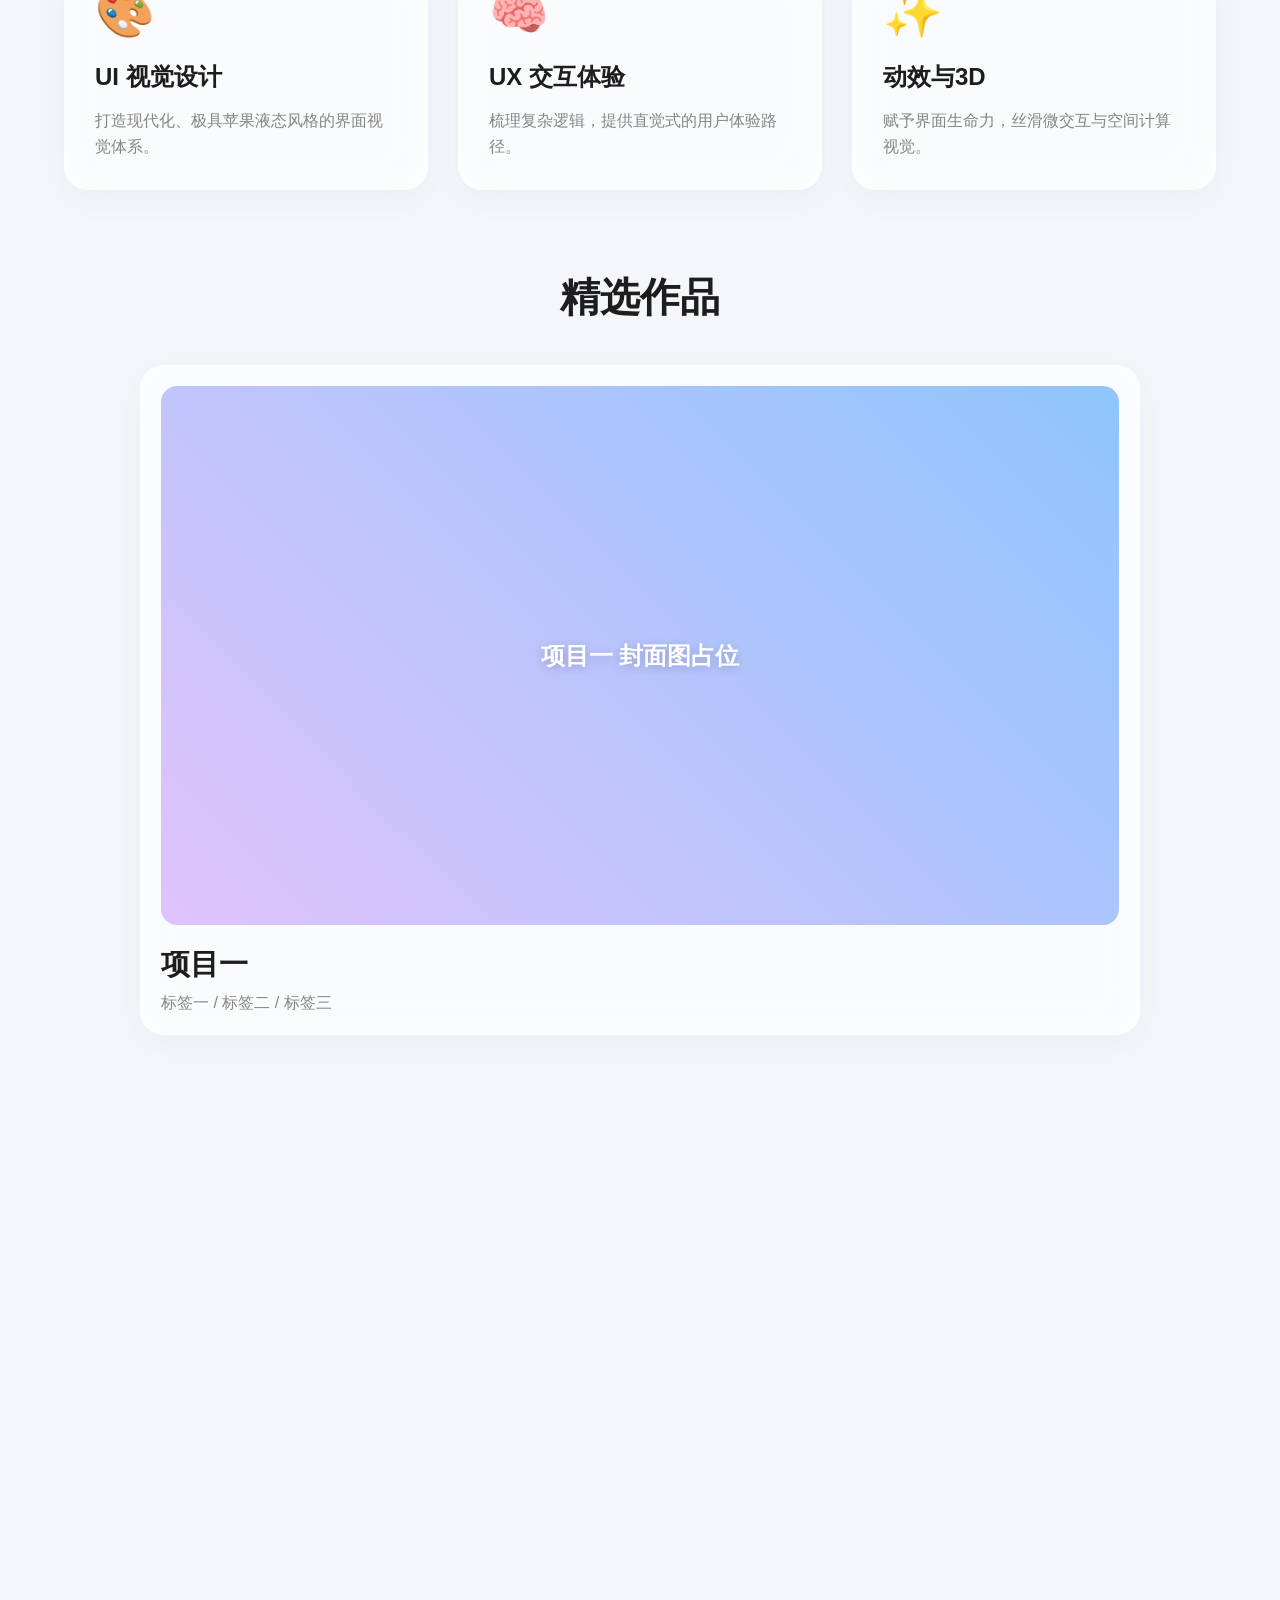
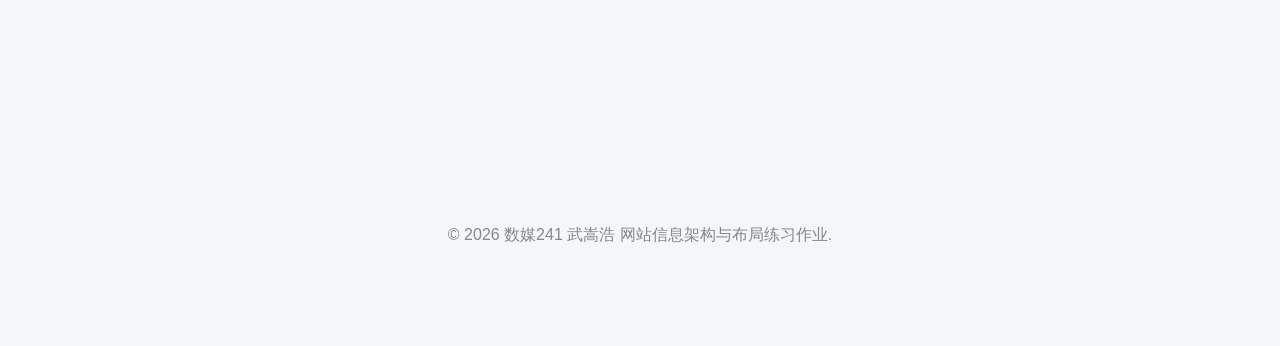
==== commit 70cc9957: "Add files via upload" ====
--- a/index.html
+++ b/index.html
@@ -1,6 +1,7 @@
 ﻿<!DOCTYPE html>
 <html lang="zh-CN">
 <head>
+    <meta name="color-scheme" content="light">
     <meta charset="UTF-8">
     <meta name="viewport" content="width=device-width, initial-scale=1.0">
     <title>首页 - 个人介绍</title>
--- a/style.css
+++ b/style.css
@@ -1223,4 +1223,38 @@
         left: 0;
         bottom: 80px;
     }
-}+}
+/* =========================================
+   ȫ�ֹ�������ʽ (ƻ�������͸����)
+   ========================================= */
+
+/* ���� Firefox */
+html {
+    scrollbar-width: thin;
+    scrollbar-color: rgba(0, 0, 0, 0.15) transparent;
+}
+
+/* ���� WebKit ����� (Chrome, Safari, Edge) */
+::-webkit-scrollbar {
+    width: 10px; /* ��������������� */
+    height: 10px; /* ����������ĸ߶� */
+}
+
+/* ��������� (͸����͸����ı�������ɫ��) */
+::-webkit-scrollbar-track {
+    background: transparent;
+}
+
+/* ���������� (��͸��ĥɰ�ʸ�) */
+::-webkit-scrollbar-thumb {
+    background-color: rgba(0, 0, 0, 0.15); /* ��������ɫ����ǳɫ�����Ա� */
+    border-radius: 10px; /* ҩ��״Բ�� */
+    /* �������������������ԣ���͸���߿�ѻ������ڼ�������������� */
+    border: 2px solid transparent;
+    background-clip: padding-box;
+}
+
+    /* �����ͣ�ڻ�����ʱ��Ч�� */
+    ::-webkit-scrollbar-thumb:hover {
+        background-color: rgba(0, 0, 0, 0.3); /* ����һ�㣬�ṩ�������� */
+    }
